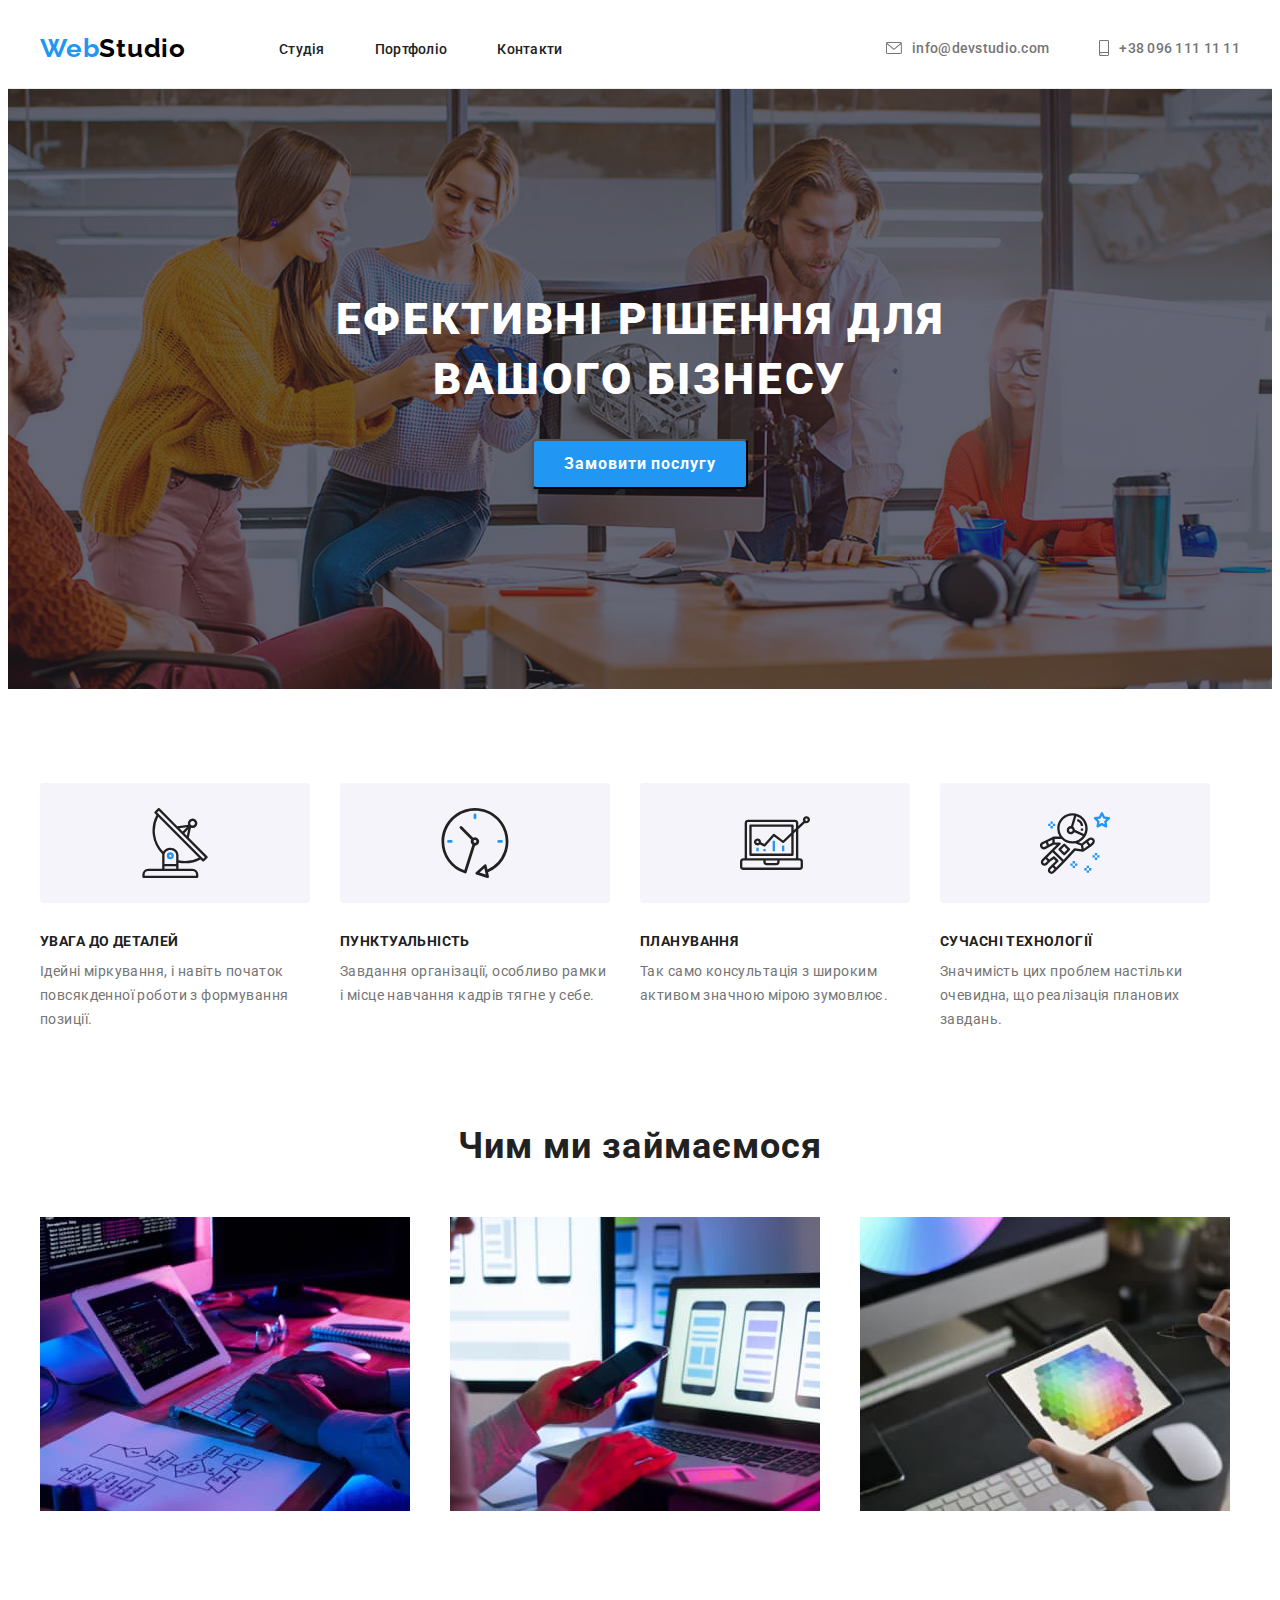
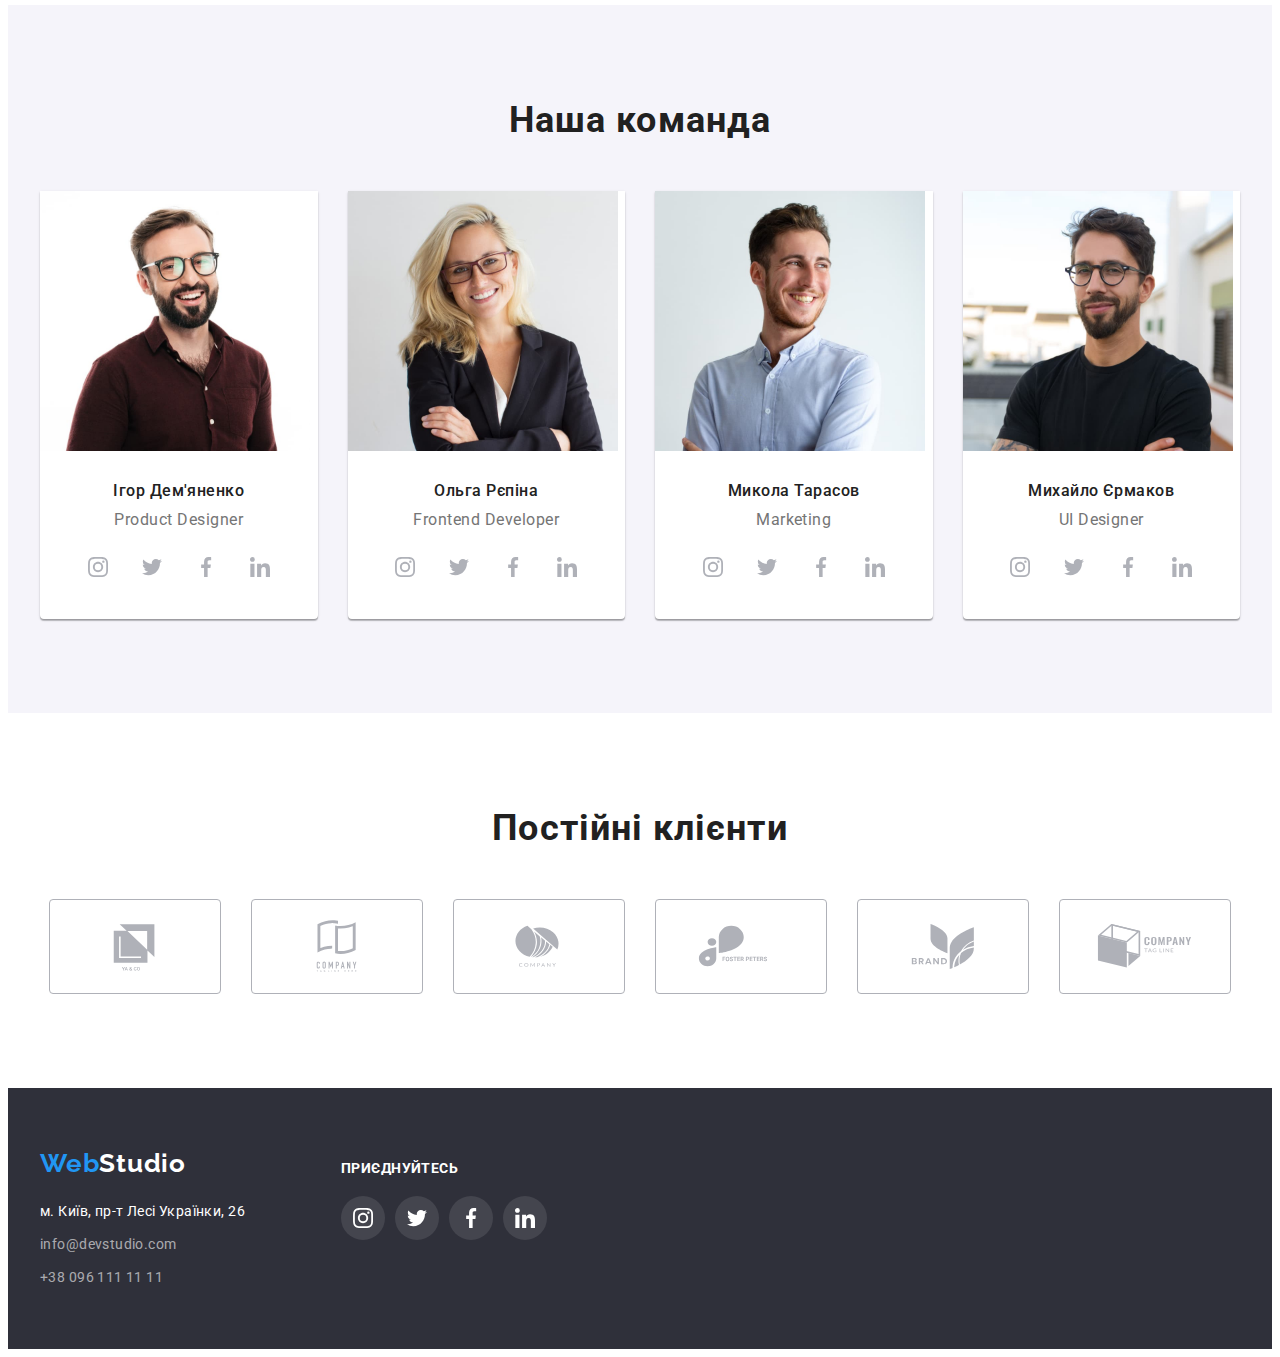
==== index.html @ a27d6267 "Initial commit" ====
<!DOCTYPE html>
<html lang="en">
  <head>
    <meta charset="UTF-8" />
    <meta http-equiv="X-UA-Compatible" content="IE=edge" />
    <meta name="viewport" content="width=device-width, initial-scale=1.0" />
    <title>Document</title>
    <link rel="preconnect" href="https://fonts.googleapis.com" />
    <link rel="preconnect" href="https://fonts.gstatic.com" crossorigin />
    <link
      href="https://fonts.googleapis.com/css2?family=Raleway:wght@700&family=Roboto:wght@400;500;700;900&display=swap"
      rel="stylesheet"
    />
    <link
      rel="stylesheet"
      href="https://cdnjs.cloudflare.com/ajax/libs/modern-normalize/1.1.0/modern-normalize.min.css"
      integrity="sha512-wpPYUAdjBVSE4KJnH1VR1HeZfpl1ub8YT/NKx4PuQ5NmX2tKuGu6U/JRp5y+Y8XG2tV+wKQpNHVUX03MfMFn9Q=="
      crossorigin="anonymous"
      referrerpolicy="no-referrer"
    />
    <link rel="stylesheet" href="./css/styles.css" />
  </head>
  <body>
    <!-- HEADER  -->
    <header class="header">
      <div class="header-container container">
        <a href="./index.html" class="logo link"><span class="logo-header">Web</span>Studio</a>
        <nav class="header-menu">
          <ul class="nav-list list">
            <li class="nav-item">
              <a href="./index.html" class="nav-link link">Студія</a>
            </li>
            <li class="nav-item">
              <a href="./portfolio.html" class="nav-link link">Портфоліо</a>
            </li>
            <li class="nav-item">
              <a href="" class="nav-link link">Контакти</a>
            </li>
          </ul>
        </nav>
          <ul class="contact-list list">
            <li>
              <a href="mailto:info@devstudio.com" class="header-contact link">
                <svg class="header-icon" width="16" height="12">
                  <use href="./images/icons.svg#mail"></use>
                </svg>info@devstudio.com</a>
            </li>
            <li>
              <a href="tel:+380961111111" class="header-contact link"
                ><svg class="header-icon" width="10" height="16">
                  <use href="./images/icons.svg#smartphone"></use>
                </svg>+38 096 111 11 11</a>
            </li>
          </ul>
      </div>
    </header>
    <!-- MAIN -->
    <main>
      <!-- HERO -->
      <section class="hero">
        <div class="hero-div container">
          <h1 class="hero-title">Ефективні рішення для вашого бізнесу</h1>
          <button type="button" class="hero-btn">Замовити послугу</button>
        </div>
      </section>
      <!-- BENEFITS -->
      <section class="benefits">
        <div class="container">
          <h2 hidden>Переваги</h2>
          <ul class="benefit-list list">
            <li class="benefit-item">
              <div class="benefits-icon-bg" class="">
                <svg class="benefits-icon" width="70" height="70">
                  <use href="./images/icons.svg#antenna"></use>
                </svg>
              </div>
              <h3 class="benefit-title">УВАГА ДО ДЕТАЛЕЙ</h3>
              <p class="benefit-paragraph">
                Ідейні міркування, і навіть початок повсякденної роботи з
                формування позиції.
              </p>
            </li>
            <li class="benefit-item">
              <div class="benefits-icon-bg">
                <svg class="benefits-icon" width="70" height="70">
                  <use href="./images/icons.svg#clock"></use>
                </svg>
              </div>
              <h3 class="benefit-title">ПУНКТУАЛЬНІСТЬ</h3>
              <p class="benefit-paragraph">
                Завдання організації, особливо рамки і місце навчання кадрів тягне
                у себе.
              </p>
            </li>
            <li class="benefit-item">
              <div class="benefits-icon-bg">
                <svg class="benefits-icon" width="70" height="70">
                  <use href="./images/icons.svg#diagram"></use>
                </svg>
              </div>
              <h3 class="benefit-title">ПЛАНУВАННЯ</h3>
              <p class="benefit-paragraph">
                Так само консультація з широким активом значною мірою зумовлює.
              </p>
            </li>
            <li class="benefit-item">
              <div class="benefits-icon-bg">
                <svg class="benefits-icon" width="70" height="70">
                  <use href="./images/icons.svg#astronaut"></use>
                </svg>
              </div>
              <h3 class="benefit-title">СУЧАСНІ ТЕХНОЛОГІЇ</h3>
              <p class="benefit-paragraph">
                Значимість цих проблем настільки очевидна, що реалізація планових
                завдань.
              </p>
            </li>
          </ul>
        </div>
      </section>
      <!-- ABOUT -->
      <section class="section">
        <div class="container">
          <h2 class="about-title upper-title">Чим ми займаємося</h2>
          <ul class="about-list card-set list">
            <li class="about-item card-set-items">
              <img
                src="./images/box1.jpg"
                alt="Написання коду"
                width="370"
                height="294"
              />
            </li>
            <li class="about-item card-set-items">
              <img
                src="./images/box2.jpg"
                alt="Розробка дизайну"
                width="370"
                height="294"
              />
            </li>
            <li class="about-item card-set-items">
              <img
                src="./images/box3.jpg"
                alt="Вибір кольору"
                width="370"
                height="294"
              />
            </li>
          </ul>
        </div>
      </section>
      <!-- TEAM -->
      <section class="team section">
        <div class="container">
          <h2 class="team-title upper-title">Наша команда</h3>
          <ul class="team-list card-set list">
            <li class="team-item card-set-items">
              <img
                src="./images/img1.jpg"
                alt="Ігор"
                width="270"
                height="260"
                class="team-img"/>
              <div class="team-wrapper">
                <h3 class="team-name">Ігор Дем'яненко</h3>
                <p class="team-paragraph">Product Designer</p>
                <ul class="socials list">
                  <li class="socials-item">
                    <a href="https://instagram.com" class="socials-link link" aria-label="instagram" target="_blank" rel="noopener noreferrer">
                    <svg class="socials-icon" width="20" height="20">
                  <use href="./images/icons.svg#instagram"></use>
                 </svg></a></li>
                 <li class="socials-item"><a href="https://twitter.com" class="socials-link link" aria-label="instagram" target="_blank" rel="noopener noreferrer">
                  <svg class="socials-icon" width="20" height="20">
                  <use href="./images/icons.svg#twitter"></use>
                   </svg></a></li>
                  <li class="socials-item"><a href="https://facebook.com" class="socials-link link" aria-label="instagram" target="_blank" rel="noopener noreferrer">
                    <svg class="socials-icon" width="20" height="20">
                  <use href="./images/icons.svg#facebook"></use>
                   </svg></a></li>
                  <li class="socials-item"><a href="https://linkedin.com" class="socials-link link" aria-label="instagram" target="_blank" rel="noopener noreferrer">
                    <svg class="socials-icon" width="20" height="20">
                  <use href="./images/icons.svg#linkedin"></use>
                </svg></a></li>
               </ul>
              </div>
            </li>
            <li class="team-item card-set-items">
              <img
                src="./images/img2.jpg"
                alt="Ольга"
                width="270"
                height="260"
                class="team-img"
              />
              <div class="team-wrapper">
                <h3 class="team-name">Ольга Рєпіна</h3>
                <p class="team-paragraph">Frontend Developer</p>
                <ul class="socials list">
                  <li class="socials-item">
                    <a href="https://instagram.com" class="socials-link link" aria-label="instagram" target="_blank" rel="noopener noreferrer">
                    <svg class="socials-icon" width="20" height="20">
                  <use href="./images/icons.svg#instagram"></use>
                 </svg></a></li>
                 <li class="socials-item"><a href="https://twitter.com" class="socials-link link" aria-label="instagram" target="_blank" rel="noopener noreferrer">
                  <svg class="socials-icon" width="20" height="20">
                  <use href="./images/icons.svg#twitter"></use>
                   </svg></a></li>
                  <li class="socials-item"><a href="https://facebook.com" class="socials-link link" aria-label="instagram" target="_blank" rel="noopener noreferrer">
                    <svg class="socials-icon" width="20" height="20">
                  <use href="./images/icons.svg#facebook"></use>
                   </svg></a></li>
                  <li class="socials-item"><a href="https://linkedin.com" class="socials-link link" aria-label="instagram" target="_blank" rel="noopener noreferrer">
                    <svg class="socials-icon" width="20" height="20">
                  <use href="./images/icons.svg#linkedin"></use>
                </svg></a></li>
               </ul>
              </div>
            </li>
            <li class="team-item card-set-items">
              <img
                src="./images/img3.jpg"
                alt="Микола"
                width="270"
                height="260"
                class="team-img"
              />
              <div class="team-wrapper">
                <h3 class="team-name">Микола Тарасов</h3>
                <p class="team-paragraph">Marketing</p>
                <ul class="socials list">
                  <li class="socials-item">
                    <a href="https://instagram.com" class="socials-link link" aria-label="instagram" target="_blank" rel="noopener noreferrer">
                    <svg class="socials-icon" width="20" height="20">
                  <use href="./images/icons.svg#instagram"></use>
                 </svg></a></li>
                 <li class="socials-item"><a href="https://twitter.com" class="socials-link link" aria-label="instagram" target="_blank" rel="noopener noreferrer">
                  <svg class="socials-icon" width="20" height="20">
                  <use href="./images/icons.svg#twitter"></use>
                   </svg></a></li>
                  <li class="socials-item"><a href="https://facebook.com" class="socials-link link" aria-label="instagram" target="_blank" rel="noopener noreferrer">
                    <svg class="socials-icon" width="20" height="20">
                  <use href="./images/icons.svg#facebook"></use>
                   </svg></a></li>
                  <li class="socials-item"><a href="https://linkedin.com" class="socials-link link" aria-label="instagram" target="_blank" rel="noopener noreferrer">
                    <svg class="socials-icon" width="20" height="20">
                  <use href="./images/icons.svg#linkedin"></use>
                </svg></a></li>
               </ul>
              </div>
            </li>
            <li class="team-item card-set-items">
              <img
                src="./images/img4.jpg"
                alt="Михайло"
                width="270"
                height="260"
                class="team-img"
              />
              <div class="team-wrapper">
                <h3 class="team-name">Михайло Єрмаков</h3>
                <p class="team-paragraph">UI Designer</p>
                <ul class="socials list">
                  <li class="socials-item">
                    <a href="https://instagram.com" class="socials-link link" aria-label="instagram" target="_blank" rel="noopener noreferrer">
                    <svg class="socials-icon" width="20" height="20">
                  <use href="./images/icons.svg#instagram"></use>
                 </svg></a></li>
                 <li class="socials-item"><a href="https://twitter.com" class="socials-link link" aria-label="instagram" target="_blank" rel="noopener noreferrer">
                  <svg class="socials-icon" width="20" height="20">
                  <use href="./images/icons.svg#twitter"></use>
                   </svg></a></li>
                  <li class="socials-item"><a href="https://facebook.com" class="socials-link link" aria-label="instagram" target="_blank" rel="noopener noreferrer">
                    <svg class="socials-icon" width="20" height="20">
                  <use href="./images/icons.svg#facebook"></use>
                   </svg></a></li>
                  <li class="socials-item"><a href="https://linkedin.com" class="socials-link link" aria-label="instagram" target="_blank" rel="noopener noreferrer">
                    <svg class="socials-icon" width="20" height="20">
                  <use href="./images/icons.svg#linkedin"></use>
                </svg></a></li>
               </ul>
              </div>
            </li>
          </ul>
        </div>
      </section>
      <!-- CLIENTS -->
      <section class="section">
      <h2 class="clients-title upper-title">Постійні клієнти</h2>
      <ul class="clients-list list">
        <li class="clients-item">
          <a class="clients-link link" href="" target="_blank" rel="noopener noreferrer">
          <svg class="clients-icon" width="106" height="60">
            <use href="./images/icons.svg#client1"></use>
          </svg>    
          </a>
        </li>
        <li class="clients-item">
          <a class="clients-link link" href="" target="_blank" rel="noopener noreferrer">
          <svg class="clients-icon" width="106" height="60">
            <use href="./images/icons.svg#client2"></use>
          </svg>    
          </a>
        </li>
        <li class="clients-item">
          <a class="clients-link link" href="" target="_blank" rel="noopener noreferrer">
          <svg class="clients-icon" width="106" height="60">
            <use href="./images/icons.svg#client3"></use>
          </svg>    
          </a>
        </li>
        <li class="clients-item">
          <a class="clients-link link" href="" target="_blank" rel="noopener noreferrer">
          <svg class="clients-icon" width="106" height="60">
            <use href="./images/icons.svg#client4"></use>
          </svg>    
          </a>
        </li>
        <li class="clients-item">
          <a class="clients-link link" href="" target="_blank" rel="noopener noreferrer">
          <svg class="clients-icon" width="106" height="60">
            <use href="./images/icons.svg#client5"></use>
          </svg>    
          </a>
        </li>
        <li class="clients-item">
          <a class="clients-link link" href="" target="_blank" rel="noopener noreferrer">
          <svg class="clients-icon" width="106" height="60">
            <use href="./images/icons.svg#client6"></use>
          </svg>    
          </a>
        </li>
      </ul>
      </section>
    </main>
    <!-- FOOTER -->
    <footer class="footer">
      <div class="footer-container container">
        <div>
          <a href="./index.html" class="logo-footer link">Web<span class="logo-footer-part">Studio</span></a>
          <address>
            <ul class="footer-list list">
              <li class="footer-item">
                <a
                  href="https://goo.gl/maps/TRrNJbodHy8TvkXP7"
                  target="_blank"
                  class="footer-contact link footer-adres"
                  >м. Київ, пр-т Лесі Українки, 26</a
                >
              </li>
              <li class="footer-item">
                <a href="mailto:info@devstudio.com" class="footer-contact link"
                  >info@devstudio.com</a
                >
              </li>
              <li class="footer-item">
                <a href="tel:+380961111111" class="footer-contact link"
                  >+38 096 111 11 11</a
                >
              </li>
            </ul>
          </address>
        </div>
        <div class="join">
          <h3 class="join-title">приєднуйтесь</h3>
          <ul class="join-list list">
             <li class="join-item">
                <a href="https://instagram.com" class="join-link link" aria-label="instagram" target="_blank" rel="noopener noreferrer">
                  <svg class="join-icon" width="20" height="20">
                  <use href="./images/icons.svg#instagram"></use>
                  </svg></a></li>
            <li class="join-item"><a href="https://twitter.com" class="join-link link" aria-label="instagram" target="_blank" rel="noopener noreferrer">
                  <svg class="join-icon" width="20" height="20">
                  <use href="./images/icons.svg#twitter"></use>
                  </svg></a></li>
            <li class="join-item"><a href="https://facebook.com" class="join-link link" aria-label="instagram" target="_blank" rel="noopener noreferrer">
                  <svg class="join-icon" width="20" height="20">
                  <use href="./images/icons.svg#facebook"></use>
                 </svg></a></li>
            <li class="join-item"><a href="https://linkedin.com" class="join-link link" aria-label="instagram" target="_blank" rel="noopener noreferrer">
                  <svg class="join-icon" width="20" height="20">
                 <use href="./images/icons.svg#linkedin"></use>
                 </svg></a></li>
        </div>
       </ul>
       </div>
    </footer>
  </body>
</html>
---- css/styles.css ----
:root {
  --secondary-title-color: #757575;
  --background-color: #2f303a;
  --button-cursor-color: #2196f3;
  --secondary-background-color: #ffffff;
  --indent: 30px;
  --items: 3;
}

body {
  font-family: Roboto, Verdana, sans-serif;
  color: #212121;
}

h1,
h2,
h2,
h3,
h4,
h5,
h6,
p {
  margin: 0;
}

img {
  display: block;
}

.container {
  width: 1200px;
  padding-left: 15px;
  padding-right: 15px;
  margin-left: auto;
  margin-right: auto;
}

.link {
  text-decoration: none;
}

.list {
  list-style: none;
  margin: 0;
  padding: 0;
}

.upper-title {
  margin-bottom: 50px;
}

.section {
  padding-top: 94px;
  padding-bottom: 94px;
}

.card-set {
 display: flex;
 flex-wrap: wrap; 
 gap: var(--indent);

}

.card-set-items {
  flex-basis: calc((100% - var(--indent) * (var(--items) - 1)) / (var(--items)));
}

/* HEADER */


.header-container {
  display: flex;
  align-items: center;
}

.header {
  border-bottom: 1px solid #ececec;
}


.logo {
  padding-top: 24px;
  padding-bottom: 24px;
  margin-right: 93px;

  font-family: "Raleway";
  font-weight: 700;
  font-size: 26px;
  line-height: calc(31 / 26);
  letter-spacing: 0.03em;

  color: #000000;
}

.logo-header {
  color: #2196f3;
}

.header-menu {
  margin-right: auto;
}

.nav-list {
  display: flex;
  align-items: center;
  gap: 50px;
}

.nav-item {
}

.nav-link {
  padding-top: 32px;
  padding-bottom: 32px;

  font-weight: 500;
  font-size: 14px;
  line-height: calc(16 / 14);
  letter-spacing: 0.02em;
  color: #212121;
}

.nav-link:hover,
.nav-link:focus {
  color: var(--button-cursor-color);
}

.contact-list {
  display: flex;
  align-items: center;
  gap: 50px ;
}

.header-icon {
  fill: currentColor;
} 

.header-contact {
  display: flex;
  gap: 10px;
  align-items: center;
  padding-top: 32px;
  padding-bottom: 32px;


  font-weight: 500;
  font-size: 14px;
  line-height: calc(16 / 14);
  letter-spacing: 0.02em;

  color: var(--secondary-title-color);
}

.header-contact:hover,
.header-contact:focus {
  color: var(--button-cursor-color);
}

/* HERO */

.hero {
  max-width: 1600px;
  padding-top: 200px;
  padding-bottom: 200px;
  margin: 0 auto;

  background-image: linear-gradient(rgba(47, 48, 58, 0.4), rgba(47, 48, 58, 0.4)),
  url(../images/bg/herobg.png);
  background-repeat: no-repeat;
  background-position: center;

}

.hero-div {
  display: flex;
  align-items: center;
  flex-direction: column;
}

.hero-title {
  width: 696px;
  margin-bottom: 30px;

  font-weight: 900;
  font-size: 44px;
  line-height: calc(60 / 44);
  text-align: center;
  letter-spacing: 0.06em;
  text-transform: uppercase;
  color: #ffffff;
}

.hero-btn {
  display: flex;
  min-width: 216px;
  min-height: 50px;
  padding: 8px 30px;

  font-family: inherit;
  font-weight: 700;
  font-size: 16px;
  line-height: calc(30 / 16);
  align-items: center;
  text-align: center;
  letter-spacing: 0.06em;
  color: #ffffff;

  background: #2196f3;
  box-shadow: 0px 4px 4px rgba(0, 0, 0, 0.15);
  border-radius: 4px;
}

.hero-btn:focus,
.hero-btn:hover {
  cursor: pointer;

  background-color: #188ce8;
}

/* BENEFITS */

.benefits {
  padding-top: 94px;
}

.benefit-list {
  display: flex;
  gap: 30px;
  margin: auto;
}

.benefits-icon-bg {
  display: flex;
  align-items: center;
  justify-content: center;
  width: 270px;
  height: 120px;
  margin-bottom: 30px;
  
  background-color: #F5F4FA;
  border-radius: 4px;
}

.benefits-icon {
}

.benefit-item {
   flex-basis: 270px;
   align-items: center;
}

.benefit-title {
  margin-bottom: 10px;

  font-weight: 700;
  font-size: 14px;
  line-height: calc(16 / 14);
  letter-spacing: 0.03em;
  text-transform: uppercase;
}

.benefit-paragraph {
  font-size: 14px;
  line-height: calc(24 / 14);
  letter-spacing: 0.03em;
  color: var(--secondary-title-color);
}

/* ABOUT */

.about {

}

.about-title {
  margin-left: auto;
  margin-right: auto;
  font-weight: 700;
  font-size: 36px;
  line-height: calc(42 / 36);
  text-align: center;
  letter-spacing: 0.03em;
}


.about-item {
}

/* TEAM */

.team {
  background: #f5f4fa;
}

.team-title {
  margin-left: auto;
  margin-right: auto;

  font-weight: 700;
  font-size: 36px;
  line-height: calc(42 / 36);
  text-align: center;
  letter-spacing: 0.03em;
}

.team-list {
  --items: 4;
}

.team-item {
  background: var(--secondary-background-color);
  box-shadow: 0px 1px 3px rgba(0, 0, 0, 0.12), 0px 1px 1px rgba(0, 0, 0, 0.14),
  0px 2px 1px rgba(0, 0, 0, 0.2);
  border-radius: 0px 0px 4px 4px;
}

.team-img {
}

.team-name {
  margin-bottom: 10px;

  font-weight: 500;
  font-size: 16px;
  line-height: calc(19 / 16);
  text-align: center;
  letter-spacing: 0.03em;
}

.team-paragraph {
  font-size: 16px;
  line-height: calc(19 / 16);
  text-align: center;
  letter-spacing: 0.03em;
  color: var(--secondary-title-color);
}

.socials {
  display: flex;
  justify-content: center;
  align-items: center;
  gap: 10px;
  margin-top: 16px;
}

.socials-link {
  display: flex;
  justify-content: center;
  align-items: center;
  width: 44px;
  height: 44px;

  background-color: #FFFFFF;
  border-radius: 50%;
  color: #AFB1B8;
}

.socials-icon {
  fill: currentColor;
}

.socials-link:hover,
.socials-link:focus {
  background-color: #2196F3;
  color: #FFFFFF;
}

.team-wrapper {
  padding-top: 30px;
  padding-bottom: 30px;
}

/* CLIENTS */

.clients-title { 
font-weight: 700;
font-size: 36px;
line-height: calc(42/36);
text-align: center;
letter-spacing: 0.03em;
}

.clients-list {
  display: flex;
  align-items: center;
  justify-content: center;
  gap: 30px;
}

.clients-item {
}

.clients-link {
  display: flex;
  align-items: center;
  justify-content: center;
  width: 170px;
  height: 93px;

  color: #AFB1B8;

  border: 1px solid #AFB1B8;
  border-radius: 4px;
}

.clients-icon {
  fill: currentColor;
}

.clients-link:hover,
.clients-link:focus {
  color: #2196F3;
  border-color: rgba(33, 150, 243, 1);
}

/* FOOTER  */

.footer {
  padding-top: 60px;
  padding-bottom: 60px;

  background: var(--background-color);
}

.footer-container {
  display: flex;
}


.logo-footer {
  font-family: "Raleway";
  font-weight: 700;
  font-size: 26px;
  line-height: calc(31 / 26);
  letter-spacing: 0.03em;
  color: #2196f3;
}

.logo-footer-part {
  color: #ffffff;
}


.footer-list {
  margin-top: 20px;
  width: 231px;
}

.footer-item:not(:last-child) {
  margin-bottom: 9px;
}

.footer-contact {
  font-style: normal;
  font-size: 14px;
  line-height: calc(24 / 14);
  letter-spacing: 0.03em;
  color: rgba(255, 255, 255, 0.6);
}


.footer-adres {
  color: #ffffff;
}

.join {
  margin-left: 70px;
  padding-top: 12px;
}

.join-list {
  display: flex;
  gap: 10px;
}

.join-title {
margin-bottom: 20px;
font-weight: 700;
font-size: 14px;
line-height: 16px;
letter-spacing: 0.03em;
text-transform: uppercase;

color: #FFFFFF;
}

.join-link {
  display: flex;
  justify-content: center;
  align-items: center;
  width: 44px;
  height: 44px;

  background-color: rgba(255, 255, 255, 0.1);
  border-radius: 50%;
  color:  #FFFFFF;
}

.join-icon {
  fill: currentColor;
}

.join-link:hover,
.join-link:focus {
  background-color: #2196F3;
}


/* HERO-PORTFOLIO */

.filter-list {
  display: flex;
  align-items: center;
  gap: 8px ;
  justify-content: center;
  margin-bottom: 50px;
}


.filter-btn {
  padding: 6px 22px;

  font-family: inherit;
  font-weight: 500;
  font-size: 16px;
  line-height: calc(26 / 16);
  text-align: center;
  letter-spacing: 0.03em;

  background: #f5f4fa;
  border-radius: 4px;
  border-style: none;
}

.filter-btnfirst {
  padding: 6px 25px;
}


.filter-btn:hover,
.filter-btn:focus {
  color: #ffffff;

  background: #2196f3;
  box-shadow: 0px 3px 1px rgba(0, 0, 0, 0.1), 0px 1px 2px rgba(0, 0, 0, 0.08),
  0px 2px 2px rgba(0, 0, 0, 0.12);
  border-radius: 4px;

  cursor: pointer;
}

.portfolio-list {
  --items: 3;
}

.portfolio-item {
  background: var(--secondary-background-color);
 
}

.portfolio-item:hover {
  box-shadow: 0px 1px 1px rgba(0, 0, 0, 0.12), 0px 4px 4px rgba(0, 0, 0, 0.06), 1px 4px 6px rgba(0, 0, 0, 0.16);
}

.portfolio-div {
 padding: 20px 24px;

 border: 1px solid #eeeeee;
 border-top: none;
}

.portfolio-img {
}

.portfolio-title {
  font-weight: 700;
  font-size: 18px;
  line-height: calc(36 / 18);
  letter-spacing: 0.06em;
  margin-bottom: 4px;
}

.portfolio-detail {
  font-size: 16px;
  line-height: calc(30 / 16);
  letter-spacing: 0.03em;
  color: var(--secondary-title-color);
}
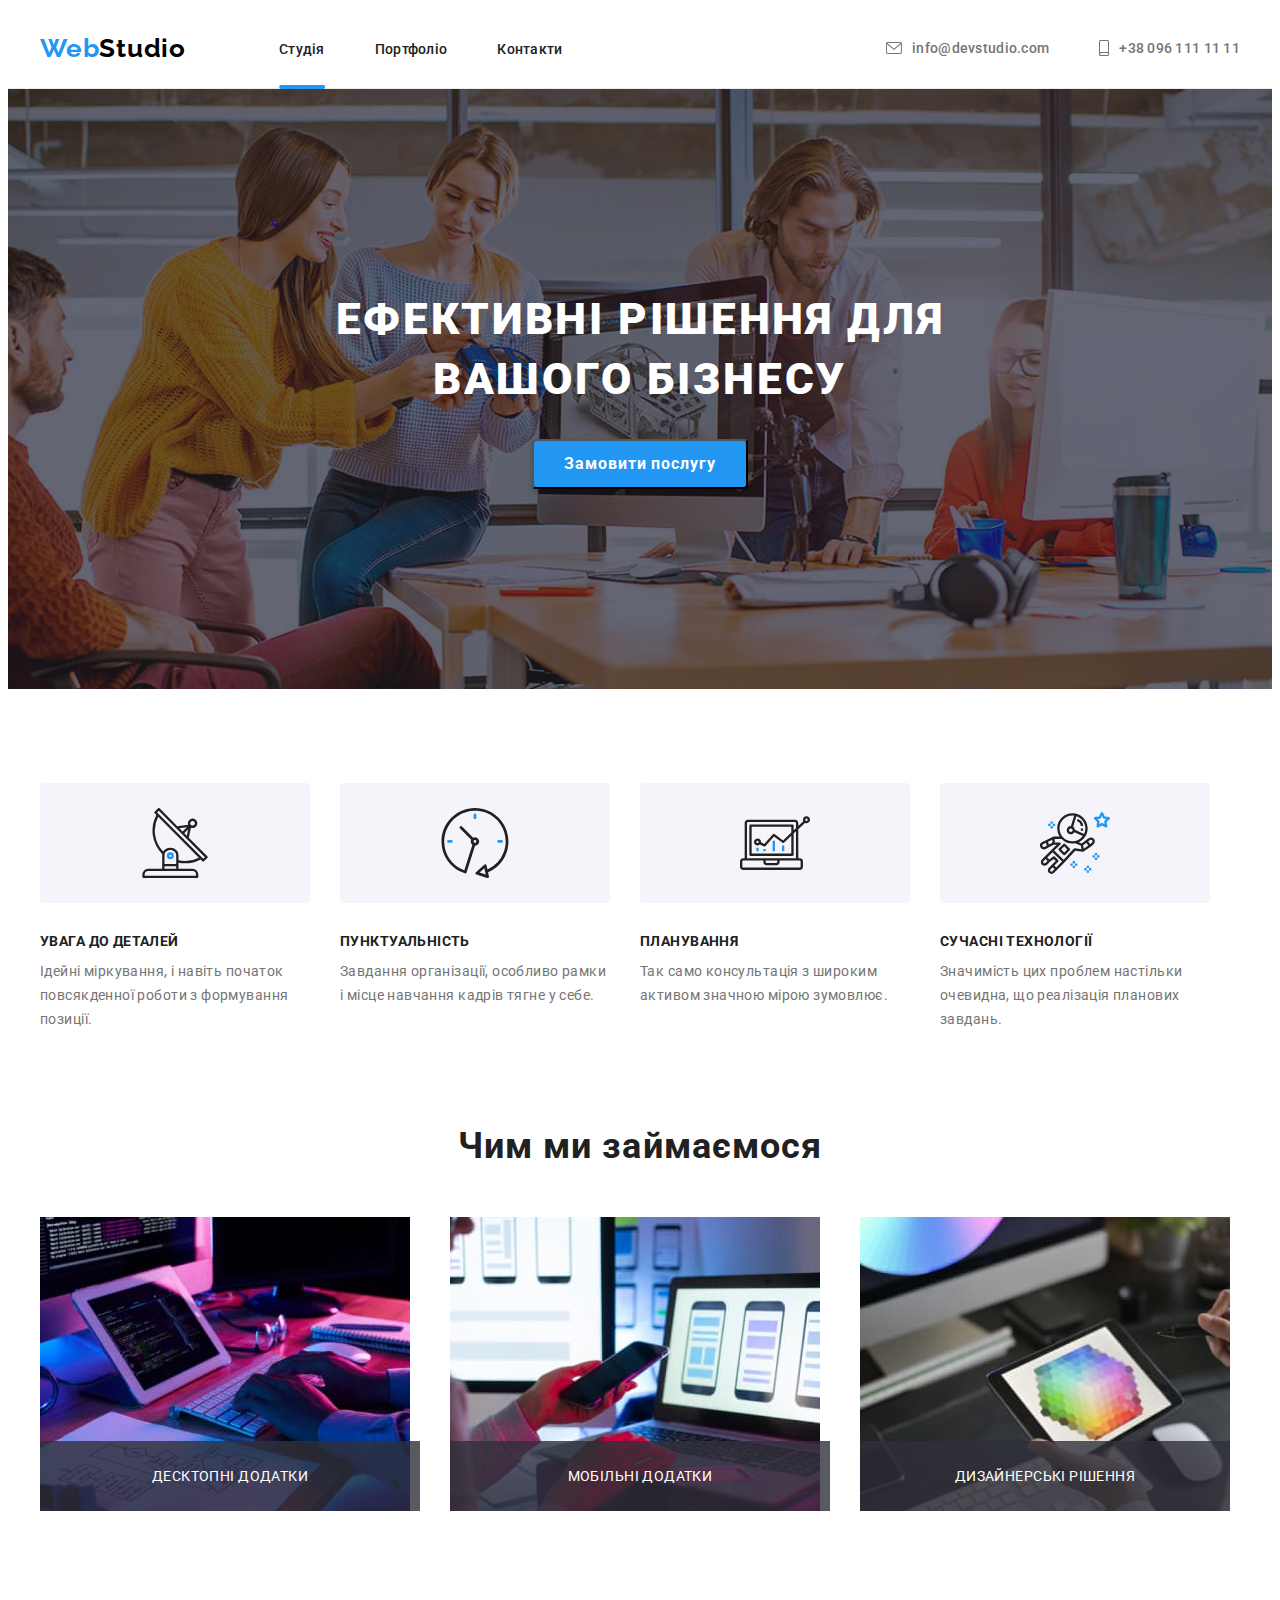
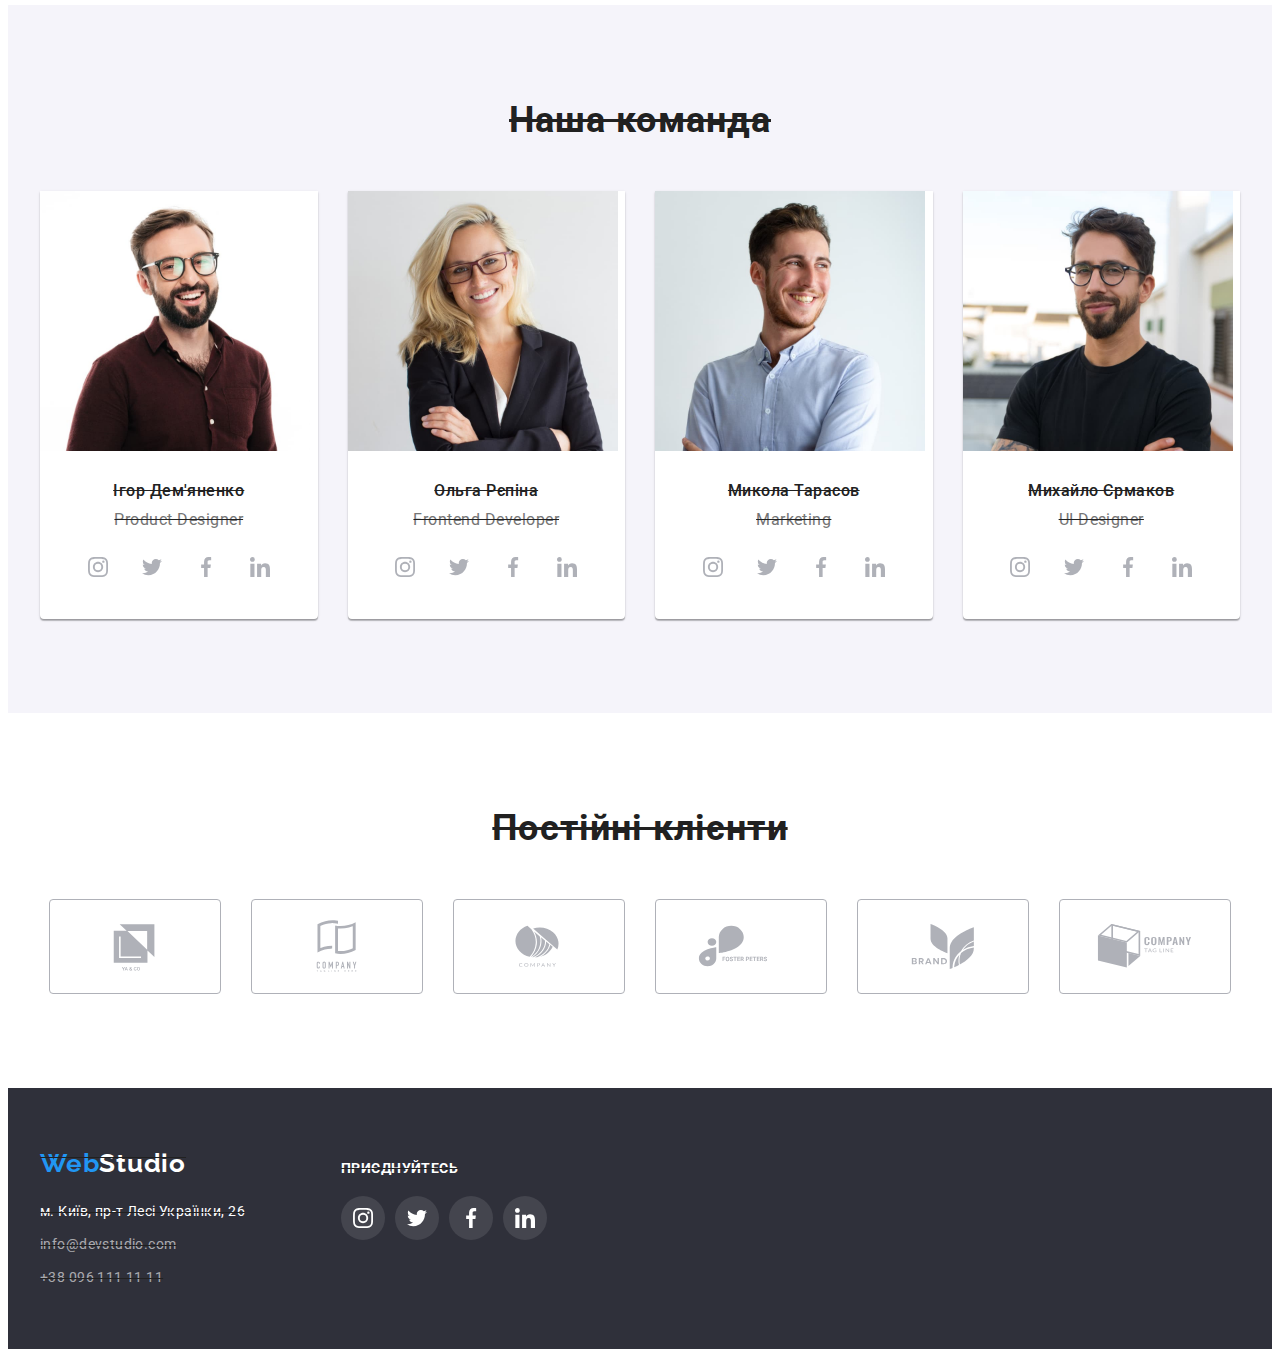
==== commit aa961551: "modal" ====
--- a/index.html
+++ b/index.html
@@ -28,7 +28,7 @@
         <nav class="header-menu">
           <ul class="nav-list list">
             <li class="nav-item">
-              <a href="./index.html" class="nav-link link">Студія</a>
+              <a href="./index.html" class="nav-link current link">Студія</a>
             </li>
             <li class="nav-item">
               <a href="./portfolio.html" class="nav-link link">Портфоліо</a>
@@ -60,7 +60,7 @@
       <section class="hero">
         <div class="hero-div container">
           <h1 class="hero-title">Ефективні рішення для вашого бізнесу</h1>
-          <button type="button" class="hero-btn">Замовити послугу</button>
+          <button type="button" class="hero-btn"  data-modal-open>Замовити послугу</button>
         </div>
       </section>
       <!-- BENEFITS -->
@@ -130,6 +130,7 @@
                 width="370"
                 height="294"
               />
+              <div class="overlay"><p class="overlay-text">Десктопні додатки</p></div>
             </li>
             <li class="about-item card-set-items">
               <img
@@ -138,6 +139,7 @@
                 width="370"
                 height="294"
               />
+              <div class="overlay"><p class="overlay-text">Мобільні додатки</p><s/div>
             </li>
             <li class="about-item card-set-items">
               <img
@@ -146,6 +148,7 @@
                 width="370"
                 height="294"
               />
+              <div class="overlay"><p class="overlay-text">Дизайнерські рішення</p></div>
             </li>
           </ul>
         </div>
@@ -350,7 +353,7 @@
                 >
               </li>
               <li class="footer-item">
-                <a href="mailto:info@devstudio.com" class="footer-contact link"
+                <a href="mailto:info@devstudio.com" class="footer-contact link" data-modal-open
                   >info@devstudio.com</a
                 >
               </li>
@@ -386,5 +389,19 @@
        </ul>
        </div>
     </footer>
+
+    <!-- Model window -->
+
+    <div class="backdrop is-hidden" data-modal>
+      <div class="modal">
+        <button class="modal-btn" data-modal-close>
+          <svg class="modal-icon" width="11" height="11">
+            <use href="./images/icons.svg#close"></use>
+          </svg>
+        </button>
+      </div>
+    </div>
+  
+    <script src="./modal.js"></script>
   </body>
 </html>
--- a/css/styles.css
+++ b/css/styles.css
@@ -5,6 +5,7 @@
   --secondary-background-color: #ffffff;
   --indent: 30px;
   --items: 3;
+  --anim-fast: 250ms cubic-bezier(0.4, 0, 0.2, 1);
 }
 
 body {
@@ -110,6 +111,7 @@
 }
 
 .nav-link {
+  position: relative;
   padding-top: 32px;
   padding-bottom: 32px;
 
@@ -118,11 +120,28 @@
   line-height: calc(16 / 14);
   letter-spacing: 0.02em;
   color: #212121;
+
+  transition: color var(--anim-fast);
 }
 
 .nav-link:hover,
 .nav-link:focus {
   color: var(--button-cursor-color);
+}
+
+.nav-link.current::after {
+  content: '';
+  position: absolute;
+  display: block;
+  left: 50%;
+  bottom: 0;
+  width: 100%;
+  height: 4px;
+  
+  transform: translateX(-50%);
+
+  border-radius: 2px;
+  background-color: #2196F3;
 }
 
 .contact-list {
@@ -149,6 +168,8 @@
   letter-spacing: 0.02em;
 
   color: var(--secondary-title-color);
+
+  transition: color var(--anim-fast);
 }
 
 .header-contact:hover,
@@ -208,6 +229,8 @@
   background: #2196f3;
   box-shadow: 0px 4px 4px rgba(0, 0, 0, 0.15);
   border-radius: 4px;
+
+  transition: color var(--anim-fast), background-color var(--anim-fast);
 }
 
 .hero-btn:focus,
@@ -284,6 +307,28 @@
 
 
 .about-item {
+  position: relative;
+}
+
+.overlay {
+  
+  position: absolute;
+  bottom: 0;
+  padding-top: 27px;
+  padding-bottom: 27px;
+  width: 100%;
+
+  background-color: rgba(47, 48, 58, 0.8);
+  backdrop-filter: 2px;
+}
+
+.overlay-text {
+  font-size: 14px;
+  line-height: calc(16/14);
+  letter-spacing: 0.03em;
+  text-transform: uppercase;
+  text-align: center;
+  color: rgba(255, 255, 255, 1);
 }
 
 /* TEAM */
@@ -353,6 +398,8 @@
   background-color: #FFFFFF;
   border-radius: 50%;
   color: #AFB1B8;
+
+  transition: color var(--anim-fast), background-color var(--anim-fast);
 }
 
 .socials-icon {
@@ -401,6 +448,8 @@
 
   border: 1px solid #AFB1B8;
   border-radius: 4px;
+
+  transition: color var(--anim-fast), border-color var(--anim-fast);
 }
 
 .clients-icon {
@@ -413,55 +462,7 @@
   border-color: rgba(33, 150, 243, 1);
 }
 
-/* FOOTER  */
-
-.footer {
-  padding-top: 60px;
-  padding-bottom: 60px;
-
-  background: var(--background-color);
-}
-
-.footer-container {
-  display: flex;
-}
-
-
-.logo-footer {
-  font-family: "Raleway";
-  font-weight: 700;
-  font-size: 26px;
-  line-height: calc(31 / 26);
-  letter-spacing: 0.03em;
-  color: #2196f3;
-}
-
-.logo-footer-part {
-  color: #ffffff;
-}
-
-
-.footer-list {
-  margin-top: 20px;
-  width: 231px;
-}
-
-.footer-item:not(:last-child) {
-  margin-bottom: 9px;
-}
-
-.footer-contact {
-  font-style: normal;
-  font-size: 14px;
-  line-height: calc(24 / 14);
-  letter-spacing: 0.03em;
-  color: rgba(255, 255, 255, 0.6);
-}
-
-
-.footer-adres {
-  color: #ffffff;
-}
+/* JOIN */
 
 .join {
   margin-left: 70px;
@@ -494,6 +495,8 @@
   background-color: rgba(255, 255, 255, 0.1);
   border-radius: 50%;
   color:  #FFFFFF;
+
+  transition: background-color var(--anim-fast);
 }
 
 .join-icon {
@@ -505,7 +508,122 @@
   background-color: #2196F3;
 }
 
-
+/* FOOTER  */
+
+.footer {
+  padding-top: 60px;
+  padding-bottom: 60px;
+
+  background: var(--background-color);
+}
+
+.footer-container {
+  display: flex;
+}
+
+
+.logo-footer {
+  font-family: "Raleway";
+  font-weight: 700;
+  font-size: 26px;
+  line-height: calc(31 / 26);
+  letter-spacing: 0.03em;
+  color: #2196f3;
+}
+
+.logo-footer-part {
+  color: #ffffff;
+}
+
+
+.footer-list {
+  margin-top: 20px;
+  width: 231px;
+}
+
+.footer-item:not(:last-child) {
+  margin-bottom: 9px;
+}
+
+.footer-contact {
+  font-style: normal;
+  font-size: 14px;
+  line-height: calc(24 / 14);
+  letter-spacing: 0.03em;
+  color: rgba(255, 255, 255, 0.6);
+}
+
+
+.footer-adres {
+  color: #ffffff;
+}
+
+/* Window-model */
+
+.backdrop.is-hidden {
+  opacity: 0;
+  visibility: hidden;
+  pointer-events: none;
+}
+
+.backdrop {
+  position: fixed;
+  top: 0;
+  left: 0;
+
+  width: 100%;
+  height: 100%;
+
+  background-color: rgba(0, 0, 0, 0.2);
+  
+  transition: opacity var(--anim-fast), visibility var(--anim-fast);
+}
+
+
+
+.modal {
+  position: absolute;
+  top: 50%;
+  left: 50%;
+  transform: translateX(-50%) translateY(-50%);
+
+  width: 528px;
+  min-height: 581px;
+
+  background-color: #FFFFFF;
+  box-shadow: 0px 1px 3px rgba(0, 0, 0, 0.12), 0px 1px 1px rgba(0, 0, 0, 0.14), 0px 2px 1px rgba(0, 0, 0, 0.2);
+  border-radius: 4px;
+
+  transition: opacity var(--anim-fast),transform var(--anim-fast) ;
+}
+
+.backdrop.is-hidden .modal {
+  opacity: o;
+  transform: translateX(-50%) translateY(-70%);
+}
+
+.modal-btn {
+  position: absolute;
+  top: 8px;
+  right: 8px;
+
+  padding: 0;
+  display: inline-flex;
+  align-items: center; 
+  justify-content: center;
+
+  width: 30px;
+  height: 30px;
+
+  background-color: #FFFFFF;
+  border: 1px solid rgba(0, 0, 0, 0.1);
+  border-radius: 50%;
+  cursor: pointer;
+}
+
+.modal-icon {
+  fill: rgba(0, 0, 0, 1);
+}
 /* HERO-PORTFOLIO */
 
 .filter-list {
@@ -530,6 +648,8 @@
   background: #f5f4fa;
   border-radius: 4px;
   border-style: none;
+
+  transition: color var(--anim-fast), background var(--anim-fast), box-shadow var(--anim-fast), border-radius var(--anim-fast), cursor var(--anim-fast);
 }
 
 .filter-btnfirst {
@@ -554,13 +674,59 @@
 }
 
 .portfolio-item {
+
+
   background: var(--secondary-background-color);
  
+  transition: box-shadow var(--anim-fast);
 }
 
 .portfolio-item:hover {
   box-shadow: 0px 1px 1px rgba(0, 0, 0, 0.12), 0px 4px 4px rgba(0, 0, 0, 0.06), 1px 4px 6px rgba(0, 0, 0, 0.16);
 }
+
+
+.portfolio-thumb {
+  position: relative;
+  overflow: hidden;
+
+}
+
+.portfolio-overlay {
+  position: absolute;
+  top: 0;
+  left: 0;
+  transform: translateY(100%);
+
+  width: 100%;
+  height: 100%;
+  padding-left: 24px;
+  padding-right: 24px;
+  display: flex;
+  align-items: center;
+
+  background-color: rgba(33, 150, 243, 0.9);
+  backdrop-filter: blur(1px);
+
+  user-select: none;
+
+  transition: transform var(--anim-fast);
+}
+
+.portfolio-overlay-text {
+
+  font-size: 18px;
+  line-height: calc(28/18);
+
+  letter-spacing: 0.03em;
+
+  color: #FFFFFF;
+}
+
+.portfolio-item:hover .portfolio-overlay {
+  transform: translateX(0%);
+}
+
 
 .portfolio-div {
  padding: 20px 24px;
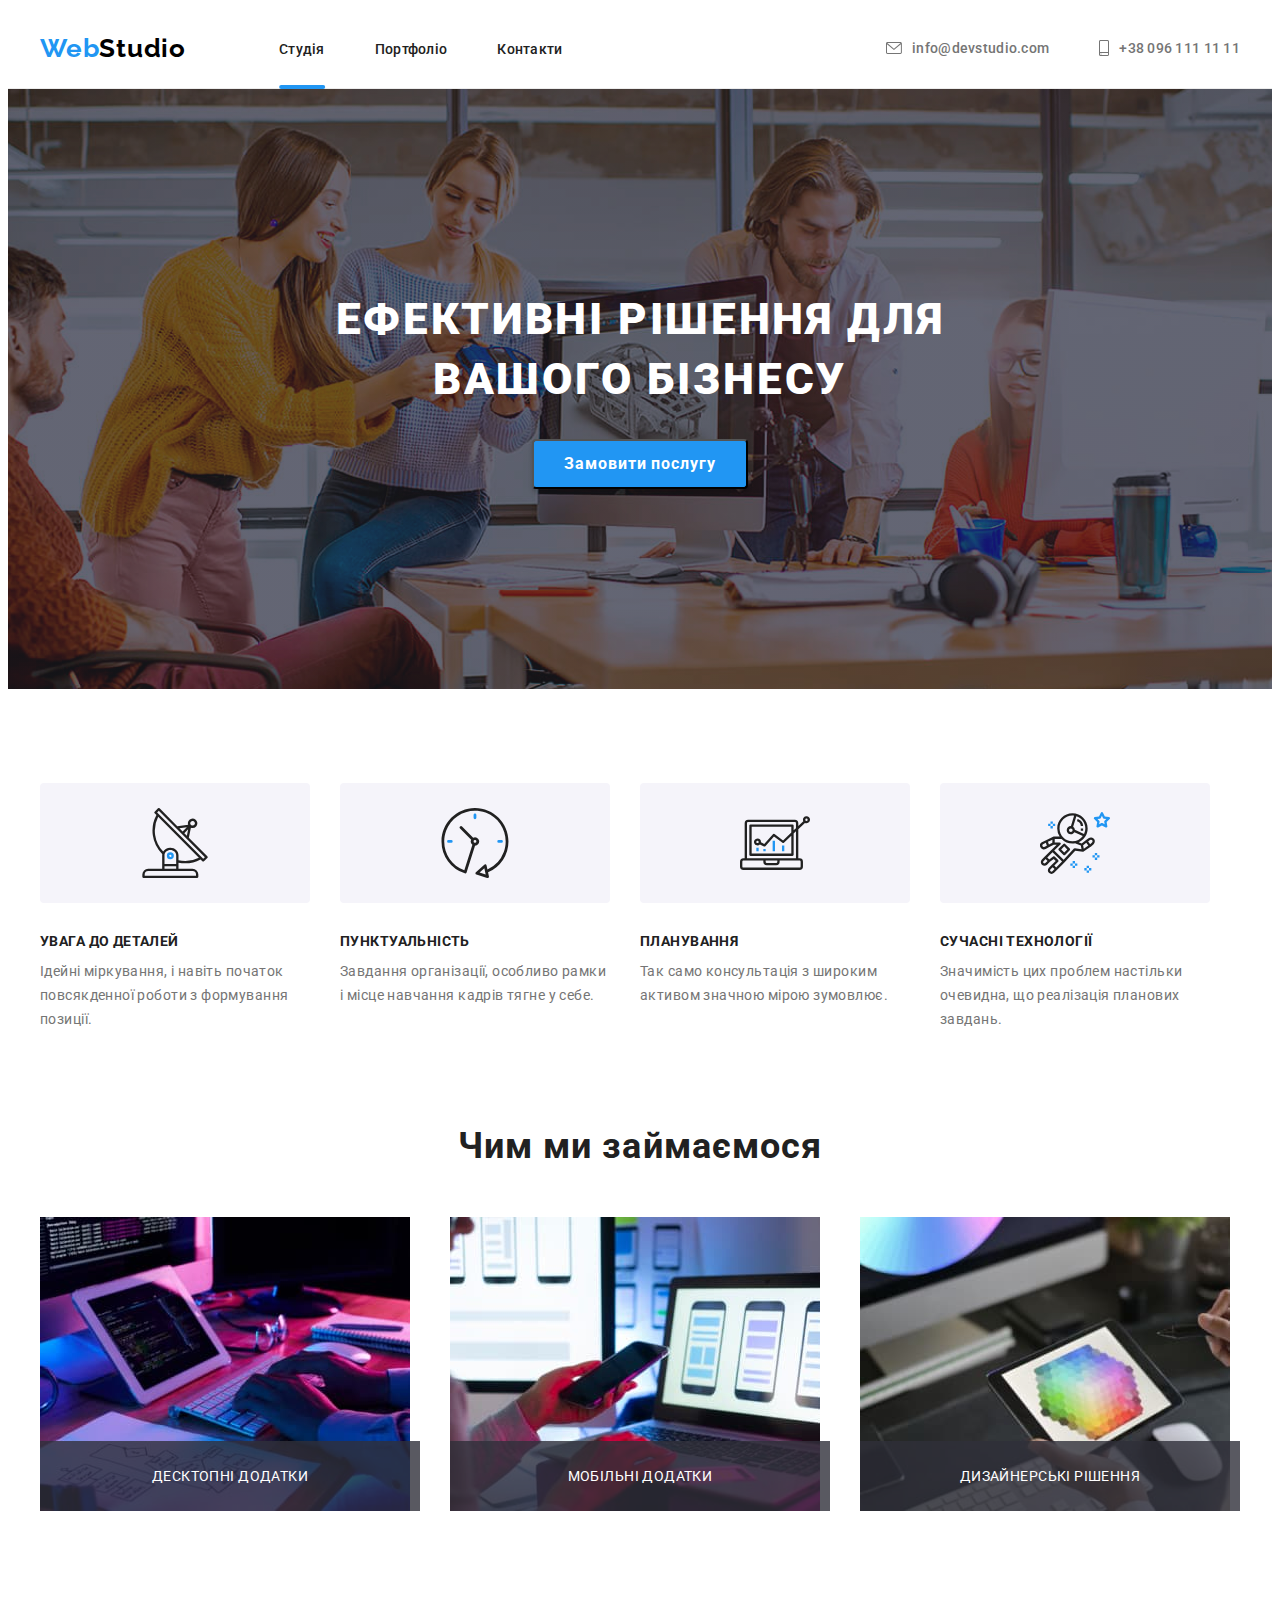
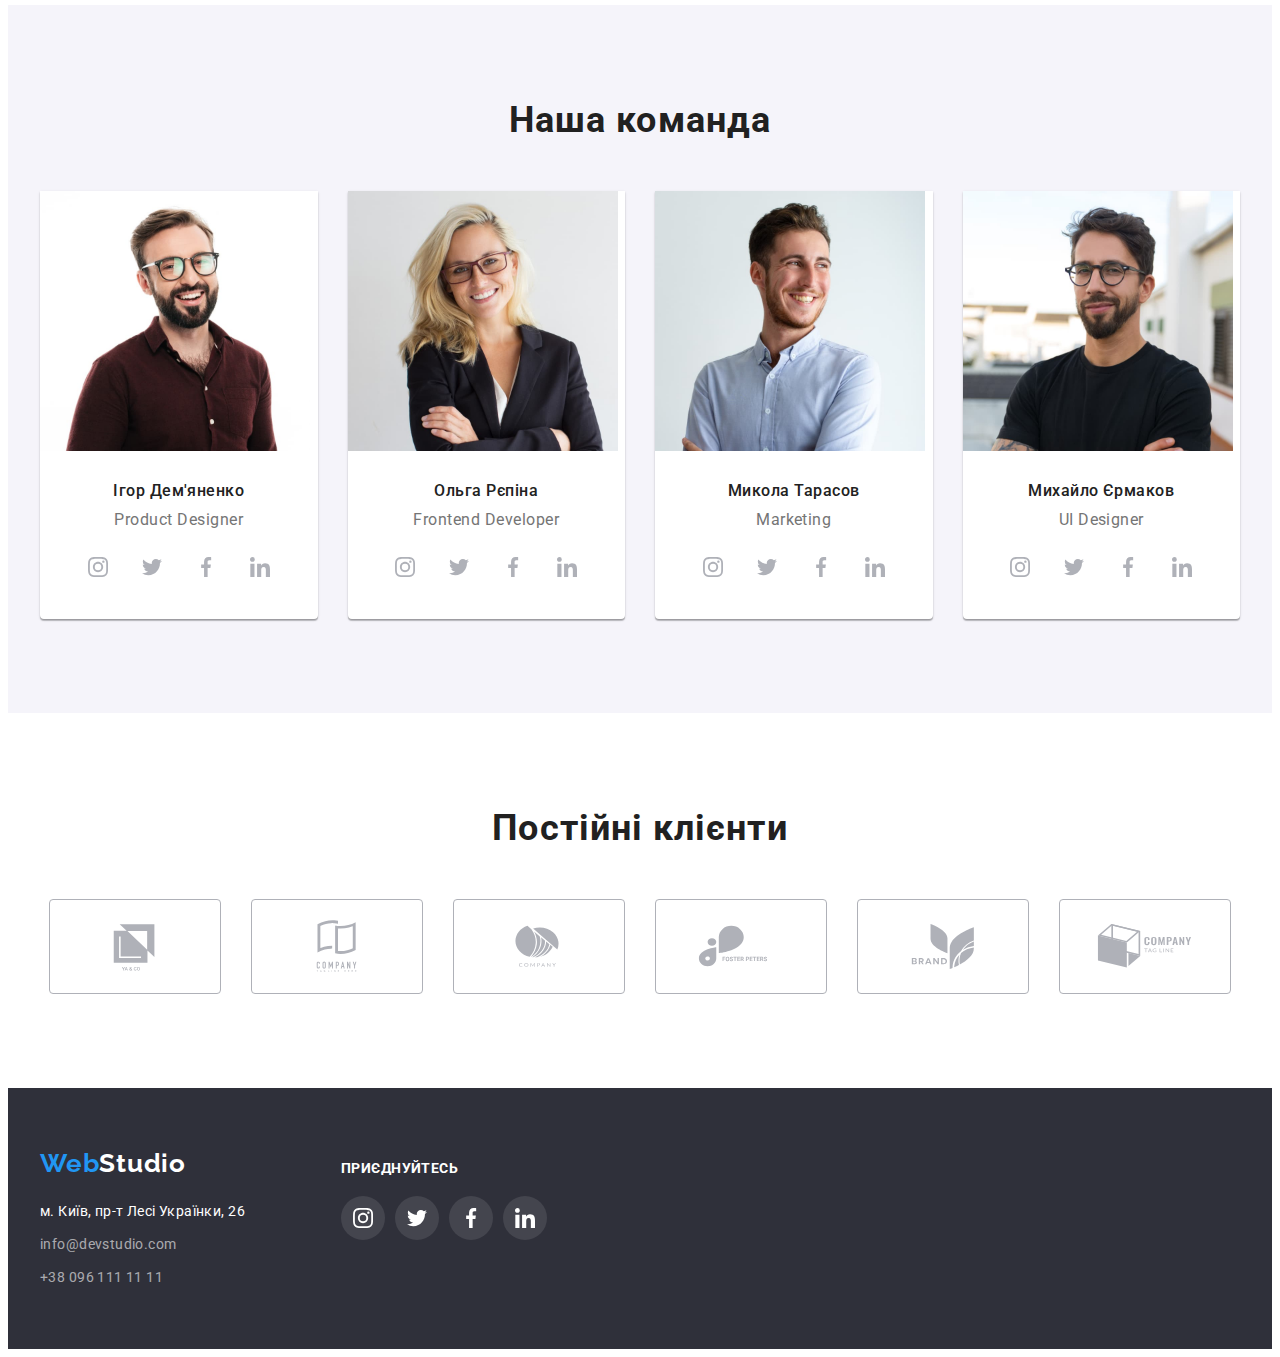
==== commit eb641893: "edit misstakes" ====
--- a/index.html
+++ b/index.html
@@ -69,7 +69,7 @@
           <h2 hidden>Переваги</h2>
           <ul class="benefit-list list">
             <li class="benefit-item">
-              <div class="benefits-icon-bg" class="">
+              <div class="benefits-icon-bg">
                 <svg class="benefits-icon" width="70" height="70">
                   <use href="./images/icons.svg#antenna"></use>
                 </svg>
@@ -139,7 +139,7 @@
                 width="370"
                 height="294"
               />
-              <div class="overlay"><p class="overlay-text">Мобільні додатки</p><s/div>
+              <div class="overlay"><p class="overlay-text">Мобільні додатки</p></div>
             </li>
             <li class="about-item card-set-items">
               <img
@@ -156,7 +156,7 @@
       <!-- TEAM -->
       <section class="team section">
         <div class="container">
-          <h2 class="team-title upper-title">Наша команда</h3>
+          <h2 class="team-title upper-title">Наша команда</h2>
           <ul class="team-list card-set list">
             <li class="team-item card-set-items">
               <img
@@ -385,8 +385,8 @@
                   <svg class="join-icon" width="20" height="20">
                  <use href="./images/icons.svg#linkedin"></use>
                  </svg></a></li>
-        </div>
-       </ul>
+            </ul>
+          </div>
        </div>
     </footer>
 
